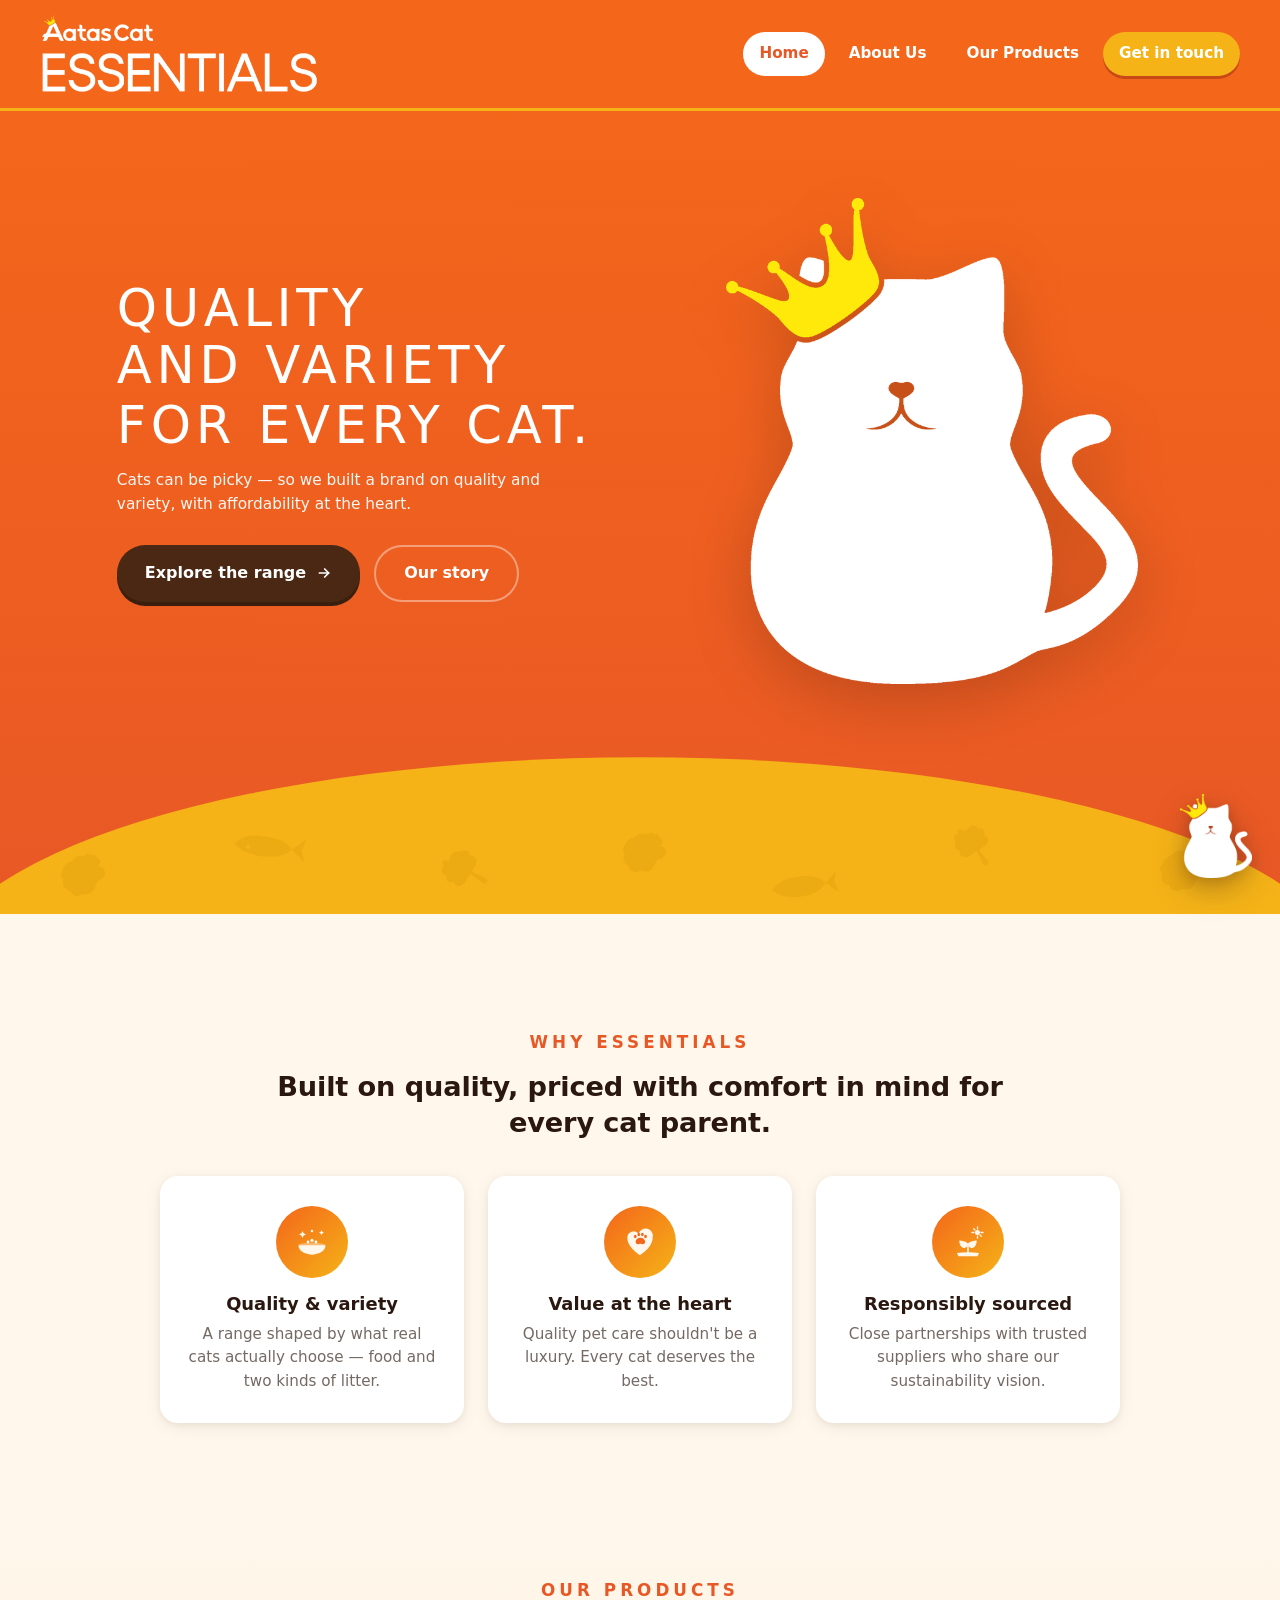
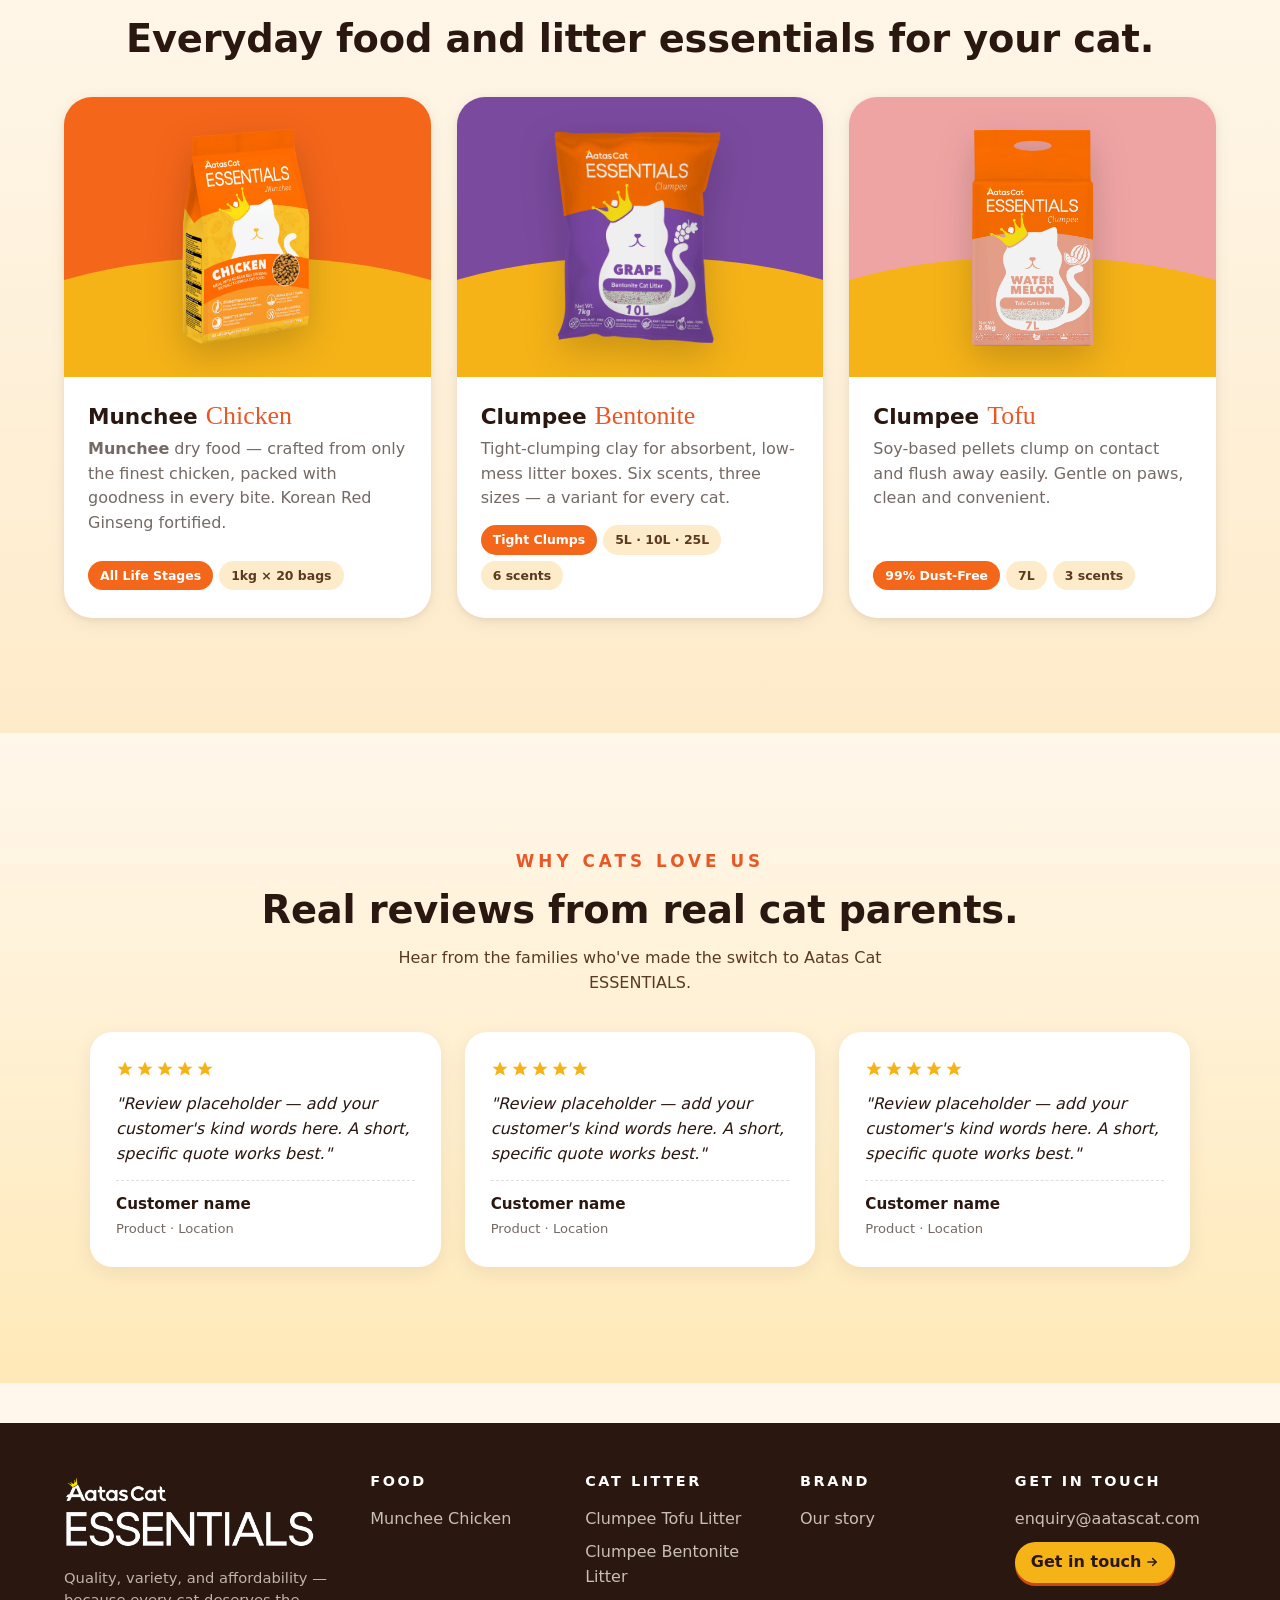
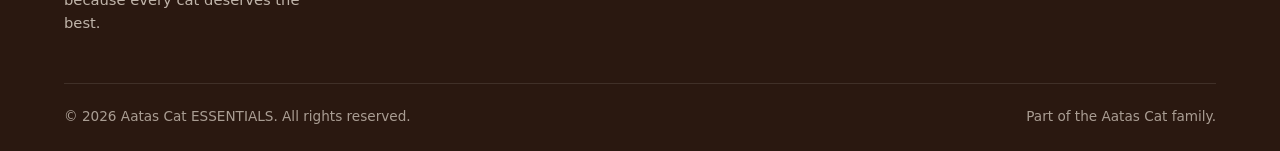
==== index.html @ 6d3220a4 "Initial commit — Aatas Cat ESSENTIALS site" ====
<!doctype html>
<html lang="en">
<head>
<meta charset="utf-8">
<meta name="viewport" content="width=device-width, initial-scale=1">
<title>Aatas Cat ESSENTIALS — Quality cat food & litter, made affordable</title>
<meta name="description" content="Aatas Cat ESSENTIALS — Munchee dry food with Korean Red Ginseng, and Clumpee Tofu & Bentonite cat litters. Quality, variety, and affordability in one range.">
<link rel="preconnect" href="https://fonts.googleapis.com">
<link rel="preconnect" href="https://fonts.gstatic.com" crossorigin>
<link rel="stylesheet" href="css/styles.css">
<link rel="icon" href="assets/brand/crown-cat.png" type="image/png">
</head>
<body>

<!-- ============== HEADER ============== -->
<header class="site-header">
  <div class="container nav">
    <a class="brand" href="index.html" aria-label="Aatas Cat ESSENTIALS — Home">
      <picture>
        <source srcset="assets/brand/logo-mark.webp" type="image/webp">
        <img class="brand-logo" src="assets/brand/logo-mark.png" alt="Aatas Cat ESSENTIALS">
      </picture>
    </a>

    <nav class="nav-links" aria-label="Primary">
      <a href="index.html" class="active">Home</a>
      <a href="about.html">About Us</a>
      <a href="products.html">Our Products</a>
      <a href="contact.html" class="nav-cta">Get in touch</a>
    </nav>

    <button class="nav-toggle" aria-label="Menu" aria-expanded="false" aria-controls="navlinks">
      <svg viewBox="0 0 24 24" fill="none" stroke="currentColor" stroke-width="2.5" stroke-linecap="round">
        <line x1="3" y1="7" x2="21" y2="7"/><line x1="3" y1="12" x2="21" y2="12"/><line x1="3" y1="17" x2="21" y2="17"/>
      </svg>
    </button>
  </div>
</header>

<!-- ============== HERO ============== -->
<section class="hero">
  <!-- Food silhouettes in yellow shape -->
  <div class="hero-yellow-silhouettes" aria-hidden="true">
    <!-- Chicken silhouette -->
    <svg class="silh-chicken-1" viewBox="0 0 64 54"><path d="M12 32 Q 8 28 12 22 Q 14 16 22 14 Q 26 8 34 10 Q 38 6 42 10 Q 46 8 46 12 Q 50 14 50 18 L 48 22 Q 54 22 54 28 Q 54 34 46 36 L 42 44 Q 38 50 30 48 L 26 50 Q 20 50 18 44 L 14 42 Q 10 38 12 32 Z M 40 14 L 44 8 L 42 14 Z"/></svg>
    <!-- Fish silhouette -->
    <svg class="silh-fish-1" viewBox="0 0 78 36"><path d="M4 18 Q 14 6 34 8 Q 54 8 62 18 Q 54 28 34 28 Q 14 28 4 18 Z M 62 18 L 76 6 L 72 18 L 76 30 Z M 18 18 a 2 2 0 1 0 0.1 0 Z"/></svg>
    <!-- Drumstick silhouette -->
    <svg class="silh-drumstick-1" viewBox="0 0 52 52"><path d="M16 14 Q 8 10 10 18 Q 4 22 10 28 Q 8 36 16 36 Q 18 44 26 40 L 34 32 L 44 44 Q 46 46 48 44 Q 50 42 48 40 L 36 30 L 42 24 Q 46 16 38 14 Q 38 6 30 8 Q 22 4 18 12 Z"/></svg>
    <!-- Chicken 2 -->
    <svg class="silh-chicken-2" viewBox="0 0 60 50"><path d="M11 30 Q 7 26 11 20 Q 13 15 20 13 Q 24 7 32 9 Q 36 5 40 9 Q 44 7 44 11 Q 48 13 48 17 L 46 20 Q 52 20 52 26 Q 52 32 44 34 L 40 42 Q 36 48 28 46 L 24 48 Q 18 48 16 42 L 12 40 Q 9 36 11 30 Z M 38 13 L 42 7 L 40 13 Z"/></svg>
    <!-- Fish 2 -->
    <svg class="silh-fish-2" viewBox="0 0 72 34"><path d="M4 17 Q 13 6 32 7 Q 50 7 58 17 Q 50 27 32 27 Q 13 27 4 17 Z M 58 17 L 70 6 L 67 17 L 70 28 Z"/></svg>
    <!-- Drumstick 2 -->
    <svg class="silh-drumstick-2" viewBox="0 0 48 48"><path d="M14 13 Q 7 9 9 17 Q 3 21 9 26 Q 7 33 14 33 Q 16 41 24 37 L 31 30 L 40 41 Q 42 43 44 41 Q 46 39 44 37 L 33 28 L 39 22 Q 43 15 35 13 Q 35 5 28 7 Q 20 3 17 11 Z"/></svg>
    <!-- Chicken 3 -->
    <svg class="silh-chicken-3" viewBox="0 0 66 56"><path d="M12 33 Q 8 29 12 23 Q 14 17 22 15 Q 26 9 35 11 Q 39 7 43 11 Q 47 9 47 13 Q 51 15 51 19 L 49 23 Q 56 23 56 29 Q 56 36 48 37 L 43 46 Q 39 51 31 49 L 27 51 Q 20 51 18 45 L 14 43 Q 10 39 12 33 Z M 41 15 L 45 8 L 43 15 Z"/></svg>
  </div>

  <div class="container hero-inner">
    <div class="hero-text">
      <h1 class="hero-script">
        <span class="hs-l1">Quality</span>
        <span class="hs-l2">and variety</span>
        <span class="hs-l3">for every cat.</span>
      </h1>
      <p class="lead">
        Cats can be picky — so we built a brand on quality and variety, with affordability at the heart.
      </p>

      <div class="hero-actions">
        <a href="#range" class="btn btn-primary">Explore the range
          <svg viewBox="0 0 24 24" width="16" height="16" fill="none" stroke="currentColor" stroke-width="2.5" stroke-linecap="round" stroke-linejoin="round"><path d="M5 12h14"/><path d="M13 6l6 6-6 6"/></svg>
        </a>
        <a href="about.html" class="btn btn-ghost">Our story</a>
      </div>
    </div>

    <div class="hero-cat">
      <img src="assets/brand/crown-cat.webp" alt="Crowned cat — the Aatas Cat ESSENTIALS mascot">
    </div>
  </div>
</section>


<!-- ============== PROMISE ROW ============== -->
<section class="section promise">
  <div class="container">
    <div class="center" style="margin-bottom: 36px;">
      <span class="eyebrow">Why ESSENTIALS</span>
      <h2>Built on quality, priced with comfort in mind for every cat parent.</h2>
    </div>
    <div class="promise-grid">
      <div class="promise-card">
        <div class="promise-icon">
          <!-- Food bowl with sparkles (quality & variety) -->
          <svg viewBox="0 0 48 48" aria-hidden="true">
            <g fill="#FFF7EB">
              <!-- Sparkles -->
              <path d="M12 10 l1.4 3 3 1.4 -3 1.4 -1.4 3 -1.4-3 -3-1.4 3-1.4z"/>
              <path d="M36 9 l1 2.2 2.2 1 -2.2 1 -1 2.2 -1-2.2 -2.2-1 2.2-1z"/>
              <circle cx="24" cy="10" r="1.6"/>
              <!-- Kibble bits -->
              <circle cx="19" cy="24" r="1.8"/>
              <circle cx="24" cy="22" r="2"/>
              <circle cx="29" cy="24" r="1.8"/>
              <!-- Bowl -->
              <path d="M7 28 Q7 38 24 40 Q41 38 41 28 Z"/>
              <ellipse cx="24" cy="28" rx="17" ry="3" opacity="0.4"/>
            </g>
          </svg>
        </div>
        <h3>Quality &amp; variety</h3>
        <p>A range shaped by what real cats actually choose — food and two kinds of litter.</p>
      </div>
      <div class="promise-card">
        <div class="promise-icon">
          <!-- Heart with paw print inside (value at the heart) -->
          <svg viewBox="0 0 48 48" aria-hidden="true">
            <path fill="#FFF7EB" d="M24 40.5c-1-0.5-16-10-16-22a8 8 0 0 1 14.3-4.9A8 8 0 0 1 40 18.5c0 12-15 21.5-16 22z"/>
            <g fill="#F4661A">
              <ellipse cx="18" cy="17" rx="1.7" ry="2.2"/>
              <ellipse cx="22.5" cy="14.5" rx="1.7" ry="2.2"/>
              <ellipse cx="27" cy="14.5" rx="1.7" ry="2.2"/>
              <ellipse cx="31" cy="17" rx="1.7" ry="2.2"/>
              <path d="M24.5 18.5c-3.6 0-6 2.5-6 5.2 0 1.8 1.3 3 2.8 3 1.3 0 2-.6 3.2-.6s1.9.6 3.2.6c1.5 0 2.8-1.2 2.8-3 0-2.7-2.4-5.2-6-5.2z"/>
            </g>
          </svg>
        </div>
        <h3>Value at the heart</h3>
        <p>Quality pet care shouldn't be a luxury. Every cat deserves the best.</p>
      </div>
      <div class="promise-card">
        <div class="promise-icon">
          <!-- Sprout with sun (responsibly sourced) -->
          <svg viewBox="0 0 48 48" aria-hidden="true">
            <g fill="#FFF7EB">
              <!-- Sun -->
              <circle cx="36" cy="12" r="3.2"/>
              <g stroke="#FFF7EB" stroke-width="1.6" stroke-linecap="round">
                <line x1="36" y1="5"  x2="36" y2="7.5"/>
                <line x1="36" y1="16.5" x2="36" y2="19"/>
                <line x1="29" y1="12" x2="31.5" y2="12"/>
                <line x1="40.5" y1="12" x2="43" y2="12"/>
                <line x1="31.2" y1="7.2" x2="32.8" y2="8.8"/>
                <line x1="39.2" y1="15.2" x2="40.8" y2="16.8"/>
              </g>
              <!-- Leaves -->
              <path d="M24 26 C20 22 13 22 13 22 C13 22 13 29 17 31 C21 33 24 30 24 26z"/>
              <path d="M24 26 C28 22 35 22 35 22 C35 22 35 29 31 31 C27 33 24 30 24 26z"/>
              <!-- Stem -->
              <rect x="23" y="26" width="2" height="12" rx="1"/>
              <!-- Ground -->
              <path d="M10 38 Q24 36 38 38 L36 42 L12 42 Z"/>
            </g>
          </svg>
        </div>
        <h3>Responsibly sourced</h3>
        <p>Close partnerships with trusted suppliers who share our sustainability vision.</p>
      </div>
    </div>
  </div>
</section>

<!-- ============== CATEGORY PREVIEWS ============== -->
<section class="section category-row tight-top" id="range">
  <div class="container">
    <div class="center" style="margin-bottom: 36px;">
      <span class="eyebrow">Our Products</span>
      <h2>Everyday food and litter essentials for your cat.</h2>
    </div>

    <div class="category-grid category-grid-3">
      <a class="cat-card" href="products.html#munchee">
        <div class="cat-card-media">
          <img src="assets/products/munchee-1kg-angle-right.webp" alt="Aatas Cat ESSENTIALS Munchee Chicken dry food 1kg pack">
        </div>
        <div class="cat-card-body">
          <h3><span class="munchee-wordmark">Munchee</span> <span class="product-accent">Chicken</span></h3>
          <p><span class="munchee-wordmark">Munchee</span> dry food — crafted from only the finest chicken, packed with goodness in every bite. Korean Red Ginseng fortified.</p>
          <div class="cat-card-meta">
            <span class="chip chip-accent">All Life Stages</span>
            <span class="chip">1kg × 20 bags</span>
          </div>
        </div>
      </a>

      <a class="cat-card" href="products.html#bentonite">
        <div class="cat-card-media" style="background: #7A4A9E;">
          <img src="assets/products/bentonite-grape-front.webp" alt="Aatas Cat ESSENTIALS Bentonite Cat Litter Grape 10L">
        </div>
        <div class="cat-card-body">
          <h3><span class="munchee-wordmark">Clumpee</span> <span class="product-accent">Bentonite</span></h3>
          <p>Tight-clumping clay for absorbent, low-mess litter boxes. Six scents, three sizes — a variant for every cat.</p>
          <div class="cat-card-meta">
            <span class="chip chip-accent">Tight Clumps</span>
            <span class="chip">5L · 10L · 25L</span>
            <span class="chip">6 scents</span>
          </div>
        </div>
      </a>

      <a class="cat-card" href="products.html#tofu">
        <div class="cat-card-media" style="background: #EFA4A4;">
          <img src="assets/products/tofu-watermelon-front.webp" alt="Aatas Cat ESSENTIALS Tofu Cat Litter Watermelon 7L">
        </div>
        <div class="cat-card-body">
          <h3><span class="munchee-wordmark">Clumpee</span> <span class="product-accent">Tofu</span></h3>
          <p>Soy-based pellets clump on contact and flush away easily. Gentle on paws, clean and convenient.</p>
          <div class="cat-card-meta">
            <span class="chip chip-accent">99% Dust-Free</span>
            <span class="chip">7L</span>
            <span class="chip">3 scents</span>
          </div>
        </div>
      </a>
    </div>

  </div>
</section>

<!-- ============== REVIEWS ============== -->
<section class="section reviews" id="reviews">
  <div class="container">
    <div class="center" style="margin-bottom: 36px;">
      <span class="eyebrow">Why cats love us</span>
      <h2>Real reviews from real cat parents.</h2>
      <p style="max-width: 54ch; margin: 14px auto 0; color: var(--ink-soft);">Hear from the families who've made the switch to Aatas Cat ESSENTIALS.</p>
    </div>

    <div class="reviews-grid">
      <figure class="review-card">
        <div class="review-stars" aria-label="5 out of 5 stars">
          <svg viewBox="0 0 24 24" width="18" height="18" fill="currentColor"><path d="M12 2l3 7h7l-5.5 4.5 2 7L12 17l-6.5 3.5 2-7L2 9h7z"/></svg>
          <svg viewBox="0 0 24 24" width="18" height="18" fill="currentColor"><path d="M12 2l3 7h7l-5.5 4.5 2 7L12 17l-6.5 3.5 2-7L2 9h7z"/></svg>
          <svg viewBox="0 0 24 24" width="18" height="18" fill="currentColor"><path d="M12 2l3 7h7l-5.5 4.5 2 7L12 17l-6.5 3.5 2-7L2 9h7z"/></svg>
          <svg viewBox="0 0 24 24" width="18" height="18" fill="currentColor"><path d="M12 2l3 7h7l-5.5 4.5 2 7L12 17l-6.5 3.5 2-7L2 9h7z"/></svg>
          <svg viewBox="0 0 24 24" width="18" height="18" fill="currentColor"><path d="M12 2l3 7h7l-5.5 4.5 2 7L12 17l-6.5 3.5 2-7L2 9h7z"/></svg>
        </div>
        <blockquote>"Review placeholder — add your customer's kind words here. A short, specific quote works best."</blockquote>
        <figcaption>
          <strong>Customer name</strong>
          <span>Product · Location</span>
        </figcaption>
      </figure>

      <figure class="review-card">
        <div class="review-stars" aria-label="5 out of 5 stars">
          <svg viewBox="0 0 24 24" width="18" height="18" fill="currentColor"><path d="M12 2l3 7h7l-5.5 4.5 2 7L12 17l-6.5 3.5 2-7L2 9h7z"/></svg>
          <svg viewBox="0 0 24 24" width="18" height="18" fill="currentColor"><path d="M12 2l3 7h7l-5.5 4.5 2 7L12 17l-6.5 3.5 2-7L2 9h7z"/></svg>
          <svg viewBox="0 0 24 24" width="18" height="18" fill="currentColor"><path d="M12 2l3 7h7l-5.5 4.5 2 7L12 17l-6.5 3.5 2-7L2 9h7z"/></svg>
          <svg viewBox="0 0 24 24" width="18" height="18" fill="currentColor"><path d="M12 2l3 7h7l-5.5 4.5 2 7L12 17l-6.5 3.5 2-7L2 9h7z"/></svg>
          <svg viewBox="0 0 24 24" width="18" height="18" fill="currentColor"><path d="M12 2l3 7h7l-5.5 4.5 2 7L12 17l-6.5 3.5 2-7L2 9h7z"/></svg>
        </div>
        <blockquote>"Review placeholder — add your customer's kind words here. A short, specific quote works best."</blockquote>
        <figcaption>
          <strong>Customer name</strong>
          <span>Product · Location</span>
        </figcaption>
      </figure>

      <figure class="review-card">
        <div class="review-stars" aria-label="5 out of 5 stars">
          <svg viewBox="0 0 24 24" width="18" height="18" fill="currentColor"><path d="M12 2l3 7h7l-5.5 4.5 2 7L12 17l-6.5 3.5 2-7L2 9h7z"/></svg>
          <svg viewBox="0 0 24 24" width="18" height="18" fill="currentColor"><path d="M12 2l3 7h7l-5.5 4.5 2 7L12 17l-6.5 3.5 2-7L2 9h7z"/></svg>
          <svg viewBox="0 0 24 24" width="18" height="18" fill="currentColor"><path d="M12 2l3 7h7l-5.5 4.5 2 7L12 17l-6.5 3.5 2-7L2 9h7z"/></svg>
          <svg viewBox="0 0 24 24" width="18" height="18" fill="currentColor"><path d="M12 2l3 7h7l-5.5 4.5 2 7L12 17l-6.5 3.5 2-7L2 9h7z"/></svg>
          <svg viewBox="0 0 24 24" width="18" height="18" fill="currentColor"><path d="M12 2l3 7h7l-5.5 4.5 2 7L12 17l-6.5 3.5 2-7L2 9h7z"/></svg>
        </div>
        <blockquote>"Review placeholder — add your customer's kind words here. A short, specific quote works best."</blockquote>
        <figcaption>
          <strong>Customer name</strong>
          <span>Product · Location</span>
        </figcaption>
      </figure>
    </div>
  </div>
</section>

<!-- ============== FOOTER ============== -->
<footer class="site-footer">
  <div class="container">
    <div class="footer-grid">
      <div class="footer-brand">
        <a class="brand" href="index.html" aria-label="Aatas Cat ESSENTIALS">
          <picture>
            <source srcset="assets/brand/logo-mark.webp" type="image/webp">
            <img class="brand-logo" src="assets/brand/logo-mark.png" alt="Aatas Cat ESSENTIALS">
          </picture>
        </a>
        <p>Quality, variety, and affordability — because every cat deserves the best.</p>
      </div>
      <div>
        <h4>Food</h4>
        <a href="products.html#munchee">Munchee Chicken</a>
      </div>
      <div>
        <h4>Cat Litter</h4>
        <a href="products.html#tofu">Clumpee Tofu Litter</a>
        <a href="products.html#bentonite">Clumpee Bentonite Litter</a>
      </div>
      <div>
        <h4>Brand</h4>
        <a href="about.html">Our story</a>
      </div>
      <div>
        <h4>Get in touch</h4>
        <a href="mailto:enquiry@aatascat.com">enquiry@aatascat.com</a>
        <a href="contact.html" class="footer-cta">Get in touch
          <svg viewBox="0 0 24 24" width="14" height="14" fill="none" stroke="currentColor" stroke-width="2.5" stroke-linecap="round" stroke-linejoin="round" style="vertical-align: middle; margin-left: 4px;"><path d="M5 12h14"/><path d="M13 6l6 6-6 6"/></svg>
        </a>
      </div>
    </div>
    <div class="footer-bottom">
      <span>© 2026 Aatas Cat ESSENTIALS. All rights reserved.</span>
      <span>Part of the Aatas Cat family.</span>
    </div>
  </div>
</footer>

<!-- Back-to-top floating button -->
<a href="#top" class="back-to-top" aria-label="Back to top" onclick="window.scrollTo({top:0,behavior:'smooth'});return false;">
  <img src="assets/brand/crown-cat.webp" alt="">
</a>

<script src="js/main.js"></script>
</body>
</html>
---- css/styles.css ----
/* =========================================================
   Aatas Cat ESSENTIALS — shared stylesheet
   Brand: Quality, variety, and affordability.
   ========================================================= */

/* ---- Tokens ---- */
:root {
  --orange:        #F4661A;
  --orange-deep:   #E85826;
  --orange-dark:   #C64917;
  --yellow:        #F5B318;
  --yellow-soft:   #FFCC4D;
  --crown:         #FFC12B;
  --cream:         #FFF7EB;
  --cream-deep:    #FEEBCA;
  --white:         #FFFFFF;
  --ink:           #2A1810;
  --ink-soft:      #5A3A22;
  --mute:          rgba(42, 24, 16, 0.65);
  --brown:         #4A2814;
  --brown-deep:    #3A1F0F;

  /* Product accent colours (from packaging) */
  --apple:         #D42A3E;
  --babypowder:    #F6A8C6;
  --charcoal:      #3B3B3B;
  --coffee:        #6B3B1E;
  --grape:         #7A4A9E;
  --lemon:         #F5D72E;
  --watermelon:    #EFA4A4;
  --lavender:      #BFA8DC;
  --peach:         #F3BFA6;

  --radius-sm:  10px;
  --radius-md:  18px;
  --radius-lg:  28px;
  --radius-xl:  48px;

  --shadow-sm:  0 2px 6px rgba(42,24,16,0.06), 0 4px 18px rgba(42,24,16,0.06);
  --shadow-md:  0 10px 30px rgba(232,88,38,0.12), 0 4px 12px rgba(42,24,16,0.08);
  --shadow-lg:  0 25px 60px rgba(232,88,38,0.20), 0 8px 20px rgba(42,24,16,0.10);

  --maxw:       1200px;

  /* Typography — per brand guide:
     Rota (display/headings), Appetite Pro (Munchee product wordmark),
     Sentic Text or Roboto (body). Rota & Appetite Pro are proprietary
     fonts; we reference them by name first, then fall back to the
     closest available Google Font. */
  --f-display:  'Rota', 'Mulish', 'Nunito Sans', system-ui, -apple-system, 'Segoe UI', sans-serif;
  --f-body:     'Sentic Text', 'Roboto', system-ui, -apple-system, 'Segoe UI', sans-serif;
  --f-munchee:  'Appetite Pro', 'Fredoka', 'Quicksand', system-ui, sans-serif;
  --f-accent:   'Caveat', 'Dancing Script', cursive;
}

/* ---- Reset ---- */
*, *::before, *::after { box-sizing: border-box; }
html { scroll-behavior: smooth; }

/* Text selection — Aatas Cat orange */
::selection {
  background: #F4661A;
  color: #FFF7EB;
  text-shadow: none;
}
::-moz-selection {
  background: #F4661A;
  color: #FFF7EB;
  text-shadow: none;
}
body {
  margin: 0;
  font-family: var(--f-body);
  font-weight: 400;
  color: var(--ink);
  background: var(--cream);
  line-height: 1.55;
  -webkit-font-smoothing: antialiased;
}
img { max-width: 100%; display: block; }
a { color: inherit; text-decoration: none; }
button { font-family: inherit; cursor: pointer; border: 0; background: none; }

h1, h2, h3, h4 {
  font-family: var(--f-display);
  color: var(--ink);
  line-height: 1.15;
  margin: 0;
  font-weight: 700;
}
h1 { font-size: clamp(2.2rem, 5vw, 3.6rem); letter-spacing: -0.01em; }
h2 { font-size: clamp(1.6rem, 3vw, 2.4rem); letter-spacing: -0.005em; }
h3 { font-size: 1.25rem; }
p  { margin: 0 0 1rem; }
.accent { font-family: var(--f-accent); color: var(--orange-deep); font-size: 1.25em; font-weight: 500; }

/* ---- Layout helpers ---- */
.container { max-width: var(--maxw); margin: 0 auto; padding: 0 24px; }
.section   { padding: clamp(60px, 9vw, 120px) 0; }
.tight     { padding: clamp(40px, 6vw, 80px) 0; }
.tight-top { padding-top: clamp(24px, 3vw, 40px); }
.center    { text-align: center; }

.eyebrow {
  display: inline-block;
  font-family: var(--f-body);
  font-weight: 800;
  font-size: 1.05rem;
  letter-spacing: 0.24em;
  text-transform: uppercase;
  color: var(--orange-deep);
  margin-bottom: 14px;
}

/* ---- Header / Navigation ---- */
.site-header {
  position: sticky; top: 0; z-index: 50;
  background: var(--orange);
  color: var(--white);
  border-bottom: 3px solid var(--yellow);
}
.nav {
  display: flex; align-items: center; justify-content: space-between;
  padding: 14px 0;
  gap: 24px;
}
.brand {
  display: inline-flex; align-items: center;
  color: var(--white);
}
.brand-logo {
  display: block;
  height: 80px;
  width: auto;
  max-width: 320px;
  object-fit: contain;
}
@media (max-width: 720px) {
  .brand-logo { height: 60px; max-width: 240px; }
}
.site-footer .brand-logo { height: 72px; max-width: 260px; }
/* Legacy classes kept so old markup still works gracefully */
.brand-mark {
  width: 44px; height: 44px;
  background: var(--cream);
  border-radius: 50%;
  display: grid; place-items: center;
  box-shadow: 0 3px 0 rgba(0,0,0,0.12);
  overflow: hidden;
}
.brand-mark svg,
.brand-mark img { width: 34px; height: 34px; object-fit: contain; }
.brand-text { display: flex; flex-direction: column; line-height: 1; }
.brand-text .top {
  font-family: var(--f-display);
  font-weight: 700; font-size: 1.05rem;
  display: flex; align-items: baseline; gap: 4px;
}
.brand-text .sub {
  font-family: var(--f-display);
  font-weight: 300; font-size: 1.05rem;
  letter-spacing: 0.22em;
  margin-top: 2px;
}
/* Munchee wordmark uses its own display face */
.munchee-wordmark { font-family: var(--f-munchee); font-weight: 700; }

.nav-links { display: flex; gap: 8px; align-items: center; }
.nav-links a {
  padding: 10px 16px; border-radius: 999px;
  font-weight: 700; font-size: 0.95rem;
  transition: background 0.2s ease, transform 0.2s ease;
  color: var(--white);
}
.nav-links a:hover { background: rgba(255,255,255,0.15); }
.nav-links a.active {
  background: var(--white); color: var(--orange-deep);
}

.nav-cta {
  background: var(--yellow);
  color: var(--ink);
  padding: 10px 20px;
  border-radius: 999px;
  font-weight: 700;
  box-shadow: 0 3px 0 var(--orange-dark);
  transition: transform 0.15s ease, box-shadow 0.15s ease;
}
.nav-cta:hover { transform: translateY(-2px); box-shadow: 0 5px 0 var(--orange-dark); }

.nav-toggle {
  display: none;
  width: 44px; height: 44px;
  border-radius: 999px; background: rgba(255,255,255,0.15);
  color: var(--white);
  align-items: center; justify-content: center;
}
.nav-toggle svg { width: 22px; height: 22px; }

/* ---- Buttons ---- */
.btn {
  display: inline-flex; align-items: center; gap: 10px;
  padding: 14px 28px;
  border-radius: 999px;
  font-weight: 700; font-size: 1rem;
  transition: transform 0.15s ease, box-shadow 0.15s ease, background 0.15s ease;
}
.btn-primary {
  background: var(--brown); color: var(--white);
  box-shadow: 0 4px 0 var(--brown-deep);
}
.btn-primary:hover { transform: translateY(-2px); box-shadow: 0 6px 0 var(--brown-deep); background: var(--brown-deep); }
.btn-secondary {
  background: var(--white); color: var(--orange-deep);
  border: 2px solid var(--orange-deep);
}
.btn-secondary:hover { background: var(--orange-deep); color: var(--white); }
.btn-ghost {
  color: var(--white);
  border: 2px solid rgba(255,255,255,0.4);
}
.btn-ghost:hover { background: rgba(255,255,255,0.15); border-color: var(--white); }

/* ---- Hero ---- */
.hero {
  position: relative;
  background: linear-gradient(180deg, var(--orange) 0%, var(--orange-deep) 100%);
  color: var(--white);
  overflow: hidden;
  padding: clamp(24px, 3.5vw, 48px) 0 clamp(120px, 15vw, 200px);
}
.hero::after {
  content: "";
  position: absolute; left: -5%; right: -5%; bottom: 0;
  height: 30%;
  background: var(--yellow);
  border-radius: 50% 50% 0 0 / 90% 90% 0 0;
  transform: translateY(35%);
}
.hero-yellow-silhouettes {
  position: absolute; left: 0; right: 0; bottom: 0;
  height: 22%;
  z-index: 2;
  pointer-events: none;
  overflow: hidden;
}
.hero-yellow-silhouettes svg {
  position: absolute;
  fill: #E8A60F;
  opacity: 0.55;
}
.silh-chicken-1 { bottom: 8%; left: 4%; width: 64px; height: 54px; transform: rotate(-4deg); }
.silh-fish-1    { bottom: 28%; left: 18%; width: 78px; height: 36px; transform: rotate(6deg); }
.silh-drumstick-1 { bottom: 10%; left: 34%; width: 52px; height: 52px; transform: rotate(-14deg); }
.silh-chicken-2 { bottom: 22%; left: 48%; width: 60px; height: 50px; transform: rotate(4deg); }
.silh-fish-2    { bottom: 6%; left: 60%; width: 72px; height: 34px; transform: rotate(-8deg); }
.silh-drumstick-2 { bottom: 26%; left: 74%; width: 48px; height: 48px; transform: rotate(12deg); }
.silh-chicken-3 { bottom: 10%; right: 5%; width: 66px; height: 56px; transform: rotate(-2deg); }
@media (max-width: 720px) {
  .silh-fish-2, .silh-drumstick-1, .silh-chicken-2 { display: none; }
}
.hero-inner {
  position: relative; z-index: 2;
  display: grid; grid-template-columns: 1.1fr 1fr;
  align-items: center; gap: clamp(48px, 6vw, 88px);
  padding: 4px clamp(32px, 6vw, 80px) 0;
}
.hero-text h1 {
  color: var(--white);
  font-size: clamp(2rem, 5vw, 3.6rem);
  line-height: 1.1;
  word-spacing: 0.02em;
}
.hero-text h1 .essentials {
  display: block; font-weight: 400; letter-spacing: 0.01em;
  font-size: 0.95em; margin-top: 6px; word-spacing: normal;
}

/* Hero headline — matches ESSENTIALS wordmark styling */
.hero-script {
  display: block;
  color: var(--white);
  font-family: var(--f-display);
  font-weight: 300;
  letter-spacing: 0.08em;
  text-transform: uppercase;
  line-height: 1.1;
  margin: 0;
}
.hero-script .hs-l1,
.hero-script .hs-l2,
.hero-script .hs-l3 {
  display: block;
}
.hero-script .hs-l1 {
  font-size: clamp(1.9rem, 4.4vw, 3.2rem);
}
.hero-script .hs-l2 {
  font-size: clamp(1.9rem, 4.4vw, 3.2rem);
}
.hero-script .hs-l3 {
  font-size: clamp(1.9rem, 4.4vw, 3.2rem);
  margin-top: 4px;
}

.hero-text .lead {
  color: rgba(255,255,255,0.95);
  font-size: clamp(0.95rem, 1.2vw, 1.08rem);
  max-width: 46ch;
  margin-top: 16px;
}
.hero-actions { margin-top: 28px; display: flex; gap: 14px; flex-wrap: wrap; }
.hero-cat {
  position: relative;
  justify-self: center;
  width: 100%; max-width: 460px;
  padding: clamp(20px, 3vw, 40px) clamp(10px, 2vw, 24px);
  filter: drop-shadow(0 18px 30px rgba(0,0,0,0.18));
}
.hero-cat svg,
.hero-cat img {
  width: 100%; height: auto;
  position: relative; z-index: 1;
}

/* ---- Marquee ---- */
.marquee {
  background: var(--yellow);
  color: var(--ink);
  overflow: hidden;
  padding: 16px 0;
  border-top: 2px solid rgba(42,24,16,0.08);
  border-bottom: 2px solid rgba(42,24,16,0.08);
  position: relative;
  z-index: 3;
}
.marquee-track {
  display: inline-flex;
  align-items: center;
  gap: 28px;
  white-space: nowrap;
  animation: marquee-scroll 35s linear infinite;
  padding-left: 28px;
}
.marquee-item {
  font-family: var(--f-display);
  font-weight: 800;
  font-size: clamp(0.95rem, 1.5vw, 1.35rem);
  letter-spacing: 0.02em;
  text-transform: uppercase;
}
.marquee-dot {
  color: var(--orange);
  font-size: 1.4rem;
  line-height: 1;
}
@keyframes marquee-scroll {
  0% { transform: translateX(0); }
  100% { transform: translateX(-50%); }
}
.marquee:hover .marquee-track { animation-play-state: paused; }

/* ---- Stat strip ---- */
.stat-strip {
  background: var(--cream);
  padding: clamp(32px, 5vw, 56px) 0;
}
.stat-grid {
  display: flex; align-items: center; justify-content: center;
  gap: clamp(18px, 4vw, 56px);
  max-width: 900px; margin: 0 auto;
  text-align: center;
  flex-wrap: wrap;
}
.stat-item {
  display: flex; flex-direction: column; gap: 4px; align-items: center;
  min-width: 120px;
}
.stat-number {
  font-family: var(--f-display);
  font-size: clamp(2.8rem, 5vw, 4.4rem);
  font-weight: 800;
  color: var(--orange);
  line-height: 1;
}
.stat-label {
  font-family: var(--f-body);
  color: var(--ink);
  font-size: 0.9rem;
  letter-spacing: 0.05em;
  text-transform: uppercase;
}
.stat-divider {
  width: 2px; height: 52px;
  background: rgba(42, 24, 16, 0.15);
  border-radius: 2px;
}
@media (max-width: 640px) {
  .stat-divider { display: none; }
  .stat-grid { gap: 24px; }
}

/* ---- Enhanced card hover ---- */
.cat-card {
  transition: transform 0.3s cubic-bezier(.2,.8,.2,1), box-shadow 0.3s ease;
}
.cat-card:hover {
  transform: translateY(-6px) rotate(-0.3deg);
  box-shadow: 0 16px 40px rgba(42, 24, 16, 0.14);
}
.cat-card:hover .cat-card-media img {
  transform: scale(1.04) rotate(1deg);
}
.cat-card-media img { transition: transform 0.45s ease; }

/* ---- Promise card hover ---- */
.promise-card {
  transition: transform 0.25s ease, box-shadow 0.25s ease;
}
.promise-card:hover {
  transform: translateY(-4px);
}
.promise-card:hover .promise-icon {
  animation: icon-bounce 0.6s ease;
}
@keyframes icon-bounce {
  0%, 100% { transform: translateY(0) rotate(0deg); }
  30% { transform: translateY(-6px) rotate(-5deg); }
  60% { transform: translateY(0) rotate(5deg); }
}

/* ---- Pills / feature row ---- */
.pill-row {
  display: flex; flex-wrap: wrap; gap: 10px;
  margin-top: 22px;
}
.pill {
  display: inline-flex; align-items: center; gap: 8px;
  background: rgba(255,255,255,0.18);
  color: var(--white);
  padding: 8px 14px; border-radius: 999px;
  font-size: 0.85rem; font-weight: 700;
  backdrop-filter: blur(4px);
}

/* ---- Promise / value row ---- */
.promise {
  background: var(--cream);
}
.promise .center h2 {
  font-size: clamp(1.25rem, 2.2vw, 1.7rem);
  font-weight: 700;
  max-width: 760px;
  margin: 0 auto;
  line-height: 1.3;
}
.promise-grid {
  display: grid; grid-template-columns: repeat(3, 1fr);
  gap: 24px;
  max-width: 960px; margin: 0 auto;
}
.promise-card {
  background: var(--white);
  border-radius: var(--radius-md);
  padding: 28px 24px;
  text-align: center;
  box-shadow: var(--shadow-sm);
  border: 2px solid transparent;
  transition: border-color 0.2s ease, transform 0.2s ease;
}
.promise-card:hover { border-color: var(--orange); transform: translateY(-4px); }
.promise-icon {
  width: 72px; height: 72px; margin: 0 auto 16px;
  border-radius: 50%;
  background: linear-gradient(135deg, var(--orange), var(--yellow));
  display: grid; place-items: center;
  color: var(--white);
}
.promise-icon svg { width: 38px; height: 38px; }
.promise-card h3 { margin-bottom: 8px; font-size: 1.12rem; }
.promise-card p  { margin: 0; color: var(--mute); font-size: 0.95rem; line-height: 1.55; }

/* ---- Product preview cards (Home) ---- */
.category-row {
  background: linear-gradient(180deg, var(--cream) 0%, var(--cream-deep) 100%);
}
.category-group { margin-top: 40px; }
.category-group + .category-group { margin-top: 64px; }
.category-heading {
  text-align: center;
  max-width: 640px;
  margin: 0 auto 28px;
}
.category-heading h3 {
  font-family: var(--f-display);
  font-size: clamp(1.8rem, 2.8vw, 2.4rem);
  color: var(--ink);
  margin: 4px 0 8px;
}
.category-heading p { color: var(--mute); }
.category-kicker {
  display: inline-block;
  font-family: var(--f-ui);
  font-weight: 800;
  font-size: 0.78rem;
  letter-spacing: 0.22em;
  text-transform: uppercase;
  color: var(--orange-deep);
  padding: 6px 14px;
  background: rgba(244,102,26,0.12);
  border-radius: 999px;
}
.category-divider {
  padding: clamp(50px, 7vw, 90px) 0 clamp(20px, 3vw, 40px);
  text-align: center;
  background: var(--cream);
}
.category-divider .container { max-width: 720px; }
.category-divider h2 {
  font-family: var(--f-display);
  font-size: clamp(2.2rem, 4vw, 3rem);
  color: var(--ink);
  margin: 10px 0 10px;
}
.category-divider p { color: var(--mute); font-size: 1.05rem; }
.category-divider-tight {
  padding: clamp(30px, 4vw, 50px) 0 clamp(2px, 0.3vw, 6px);
}
.product-block-tight {
  padding: clamp(8px, 1.5vw, 20px) 0 clamp(36px, 5vw, 64px);
}
.logo-title {
  font-family: var(--f-display);
  font-size: clamp(3rem, 8vw, 6rem);
  letter-spacing: 0.08em;
  font-weight: 800;
  text-transform: uppercase;
  margin: 0;
  line-height: 1;
}

/* Section separator between categories */
.section-separator {
  background: var(--cream);
  padding: 6px 0;
}
.section-separator .container {
  display: flex; align-items: center; justify-content: center;
  gap: 14px;
  max-width: 720px;
}
.sep-line {
  flex: 1;
  height: 1px;
  background: linear-gradient(90deg, transparent, rgba(42, 24, 16, 0.2), transparent);
  max-width: 260px;
}
.sep-dot {
  width: 8px; height: 8px;
  background: var(--orange);
  border-radius: 50%;
  box-shadow: 0 0 0 4px rgba(244, 102, 26, 0.15);
}

/* Product text breathing space */
.product-grid .product-text { padding-right: clamp(0px, 3vw, 48px); }
.product-grid.reverse .product-text { padding-right: 0; padding-left: clamp(0px, 3vw, 48px); }
@media (max-width: 960px) {
  .product-grid .product-text,
  .product-grid.reverse .product-text { padding-left: 0; padding-right: 0; }
}

/* ============ REVIEWS ============ */
.reviews {
  background: linear-gradient(180deg, var(--cream) 0%, #FFE9B8 100%);
}
.reviews-grid {
  display: grid;
  grid-template-columns: repeat(3, 1fr);
  gap: 24px;
  max-width: 1100px;
  margin: 0 auto;
}
.review-card {
  background: var(--white);
  border-radius: 22px;
  padding: 28px 26px;
  box-shadow: 0 6px 20px rgba(42, 24, 16, 0.07);
  margin: 0;
  display: flex;
  flex-direction: column;
  gap: 14px;
  position: relative;
  transition: transform 0.2s ease, box-shadow 0.2s ease;
}
.review-card:hover {
  transform: translateY(-3px);
  box-shadow: 0 10px 26px rgba(42, 24, 16, 0.1);
}
.review-stars {
  display: inline-flex;
  gap: 2px;
  color: var(--yellow);
}
.review-card blockquote {
  margin: 0;
  color: var(--ink);
  font-family: var(--f-body);
  font-size: 1rem;
  line-height: 1.55;
  font-style: italic;
}
.review-card figcaption {
  margin-top: auto;
  padding-top: 12px;
  border-top: 1px dashed rgba(42, 24, 16, 0.14);
  display: flex;
  flex-direction: column;
  gap: 2px;
}
.review-card figcaption strong {
  color: var(--ink);
  font-weight: 700;
  font-size: 0.95rem;
}
.review-card figcaption span {
  color: var(--mute);
  font-size: 0.82rem;
}
@media (max-width: 960px) {
  .reviews-grid { grid-template-columns: 1fr; gap: 20px; }
}
.category-grid {
  display: grid; grid-template-columns: repeat(2, 1fr);
  gap: 24px;
}
.category-grid-1 {
  grid-template-columns: minmax(0, 560px);
  justify-content: center;
}
.category-grid-3 { grid-template-columns: repeat(3, 1fr); gap: 26px; }
@media (max-width: 960px) {
  .category-grid-3 { grid-template-columns: repeat(2, 1fr); }
}
@media (max-width: 640px) {
  .category-grid-3 { grid-template-columns: 1fr; }
}
.cat-card {
  position: relative;
  background: var(--white);
  border-radius: var(--radius-lg);
  overflow: hidden;
  box-shadow: var(--shadow-sm);
  transition: transform 0.25s ease, box-shadow 0.25s ease;
  display: flex; flex-direction: column;
}
.cat-card:hover { transform: translateY(-6px); box-shadow: var(--shadow-lg); }
.cat-card-media {
  background: var(--orange);
  padding: 30px;
  display: grid; place-items: center;
  position: relative;
  min-height: 260px;
  overflow: hidden;
}
.cat-card-media::before {
  content: "";
  position: absolute; inset: auto -20% -12% -20%;
  height: 55%;
  background: var(--yellow);
  border-radius: 50%;
  z-index: 0;
}
.cat-card-media img {
  position: relative; z-index: 1;
  max-height: 220px; width: auto; object-fit: contain;
  filter: drop-shadow(0 14px 18px rgba(0,0,0,0.18));
}
.cat-card-body {
  padding: 24px 24px 28px;
  flex: 1; display: flex; flex-direction: column;
}
.cat-card-body h3 {
  font-size: 1.35rem;
  display: flex; align-items: baseline; gap: 8px; flex-wrap: wrap;
}
.cat-card-body h3 .product-accent {
  font-family: var(--f-accent);
  color: var(--orange-deep);
  font-weight: 500; font-size: 1.2em;
}
.cat-card-body p { color: var(--mute); margin: 6px 0 14px; }
.cat-card-meta {
  display: flex; flex-wrap: wrap; gap: 6px;
  margin-top: auto;
}
.chip {
  background: var(--cream-deep); color: var(--ink-soft);
  padding: 5px 12px; border-radius: 999px;
  font-size: 0.78rem; font-weight: 700;
}
.chip-accent {
  background: var(--orange); color: var(--white);
}

/* ---- Products page ---- */
.page-header {
  background: linear-gradient(180deg, var(--orange) 0%, var(--orange-deep) 100%);
  color: var(--white);
  padding: clamp(60px, 8vw, 110px) 0 clamp(90px, 12vw, 140px);
  text-align: center;
  position: relative;
  overflow: hidden;
}
.page-header::after {
  content: "";
  position: absolute; left: -5%; right: -5%; bottom: -1px; height: 70px;
  background: var(--cream);
  border-radius: 50% 50% 0 0 / 100% 100% 0 0;
}
.page-header h1 { color: var(--white); }
.page-header h1 .essentials { display: block; font-weight: 300; letter-spacing: 0.08em; }
.page-header p  {
  color: rgba(255,255,255,0.92);
  max-width: 58ch; margin: 16px auto 0;
  font-size: 1.1rem;
}

.product-block {
  padding: clamp(60px, 8vw, 110px) 0;
}
.product-block:nth-of-type(even) { background: var(--white); }

.product-grid {
  display: grid; grid-template-columns: 1fr 1.1fr;
  gap: 60px; align-items: center;
}
.product-grid.reverse { grid-template-columns: 1.1fr 1fr; }
.product-grid.reverse .product-visual { order: 2; }

.product-visual {
  position: relative;
  padding: 30px;
}
.product-visual::before {
  content: "";
  position: absolute; inset: 10% 5% 10% 5%;
  background: radial-gradient(circle at 50% 50%, rgba(244,102,26,0.18), transparent 65%);
  filter: blur(10px); z-index: 0;
}
.product-visual img {
  position: relative; z-index: 1;
  margin: 0 auto;
  max-height: 520px; width: auto;
  filter: drop-shadow(0 20px 28px rgba(0,0,0,0.18));
}
.variant-strip {
  display: flex; gap: 14px; flex-wrap: wrap; justify-content: center;
  margin-top: 22px; position: relative; z-index: 1;
}
.variant-strip img {
  height: 96px; width: auto;
  background: var(--white);
  border-radius: var(--radius-sm);
  padding: 4px;
  box-shadow: var(--shadow-sm);
  cursor: pointer;
  transition: transform 0.15s ease, box-shadow 0.15s ease;
  filter: none;
}
.variant-strip img:hover { transform: translateY(-3px); box-shadow: var(--shadow-md); }
.variant-strip img.is-active {
  box-shadow: 0 0 0 3px var(--orange), var(--shadow-md);
}

.product-text h2 { font-size: clamp(1.8rem, 3vw, 2.6rem); }
.product-text h2 .subline {
  display: block; font-family: var(--f-accent);
  color: var(--orange-deep); font-size: 0.6em; font-weight: 500;
  margin-bottom: 2px;
}
.product-text .lead {
  font-size: 1.08rem; color: var(--ink-soft);
  margin: 14px 0 22px;
}
.feature-list {
  list-style: none; padding: 0; margin: 0;
  display: grid; grid-template-columns: 1fr 1fr; gap: 12px 20px;
}
.feature-list li {
  display: flex; align-items: flex-start; gap: 10px;
  font-weight: 600; color: var(--ink);
  font-size: 0.96rem;
}
.feature-list li::before {
  content: "";
  flex: 0 0 10px; width: 10px; height: 10px;
  margin-top: 8px;
  background: var(--orange); border-radius: 50%;
  box-shadow: 0 0 0 4px rgba(244,102,26,0.18);
}
.spec-row {
  margin-top: 22px; padding-top: 22px;
  border-top: 1px dashed rgba(42,24,16,0.18);
  display: flex; flex-wrap: wrap; gap: 10px 24px;
  color: var(--ink-soft); font-size: 0.92rem;
}
.spec-row strong { color: var(--ink); }

.variant-grid {
  display: grid; grid-template-columns: repeat(6, 1fr);
  gap: 16px; margin-top: 34px;
}
.variant-card {
  background: var(--white);
  border-radius: var(--radius-md);
  padding: 14px 12px;
  text-align: center;
  box-shadow: var(--shadow-sm);
  transition: transform 0.2s ease, box-shadow 0.2s ease;
  border-top: 6px solid var(--orange);
}
.variant-card:hover { transform: translateY(-4px); box-shadow: var(--shadow-md); }
.variant-card img { height: 120px; width: auto; margin: 0 auto; }
.variant-card h4 { margin-top: 8px; font-size: 0.95rem; }
.variant-card span.sku { display: block; font-size: 0.78rem; color: var(--mute); margin-top: 2px; }

.variant-card[data-accent="apple"]       { border-top-color: var(--apple); }
.variant-card[data-accent="babypowder"]  { border-top-color: var(--babypowder); }
.variant-card[data-accent="charcoal"]    { border-top-color: var(--charcoal); }
.variant-card[data-accent="coffee"]      { border-top-color: var(--coffee); }
.variant-card[data-accent="grape"]       { border-top-color: var(--grape); }
.variant-card[data-accent="lemon"]       { border-top-color: var(--lemon); }
.variant-card[data-accent="watermelon"]  { border-top-color: var(--watermelon); }
.variant-card[data-accent="lavender"]    { border-top-color: var(--lavender); }
.variant-card[data-accent="peach"]       { border-top-color: var(--peach); }

/* ---- About page ---- */
.story {
  background: var(--cream);
}
.story-grid {
  display: grid; grid-template-columns: 1fr 1.2fr;
  gap: 60px; align-items: center;
}
.story-visual {
  background: var(--orange);
  border-radius: var(--radius-lg);
  padding: 40px 30px;
  position: relative; overflow: hidden;
  aspect-ratio: 1 / 1;
  display: grid; place-items: center;
}
.story-visual::before {
  content: "";
  position: absolute; inset: auto -15% -15% -15%; height: 30%;
  background: var(--yellow); border-radius: 50% 50% 0 0 / 100% 100% 0 0;
}
.story-visual svg,
.story-visual img {
  position: relative; z-index: 1;
  width: 88%; height: auto; max-height: 88%;
  object-fit: contain;
}
.story-text h2 { font-size: clamp(2rem, 3.5vw, 3rem); }
.story-text p  { font-size: 1.06rem; color: var(--ink-soft); }

.pillars {
  background: var(--white);
}
.pillars-grid {
  display: grid; grid-template-columns: repeat(3, 1fr);
  gap: 28px; margin-top: 40px;
}
.pillar {
  padding: 30px;
  border-radius: var(--radius-md);
  background: var(--cream);
  border-left: 6px solid var(--orange);
}
.pillar .num {
  font-family: var(--f-display); font-weight: 700;
  font-size: 2.8rem; color: var(--orange-deep);
  line-height: 1; margin-bottom: 8px;
}
.pillar h3 { margin-bottom: 8px; }
.pillar p { margin: 0; color: var(--ink-soft); }

/* ---- Contact page ---- */
.contact-wrap {
  display: grid; grid-template-columns: 1fr 1.1fr; gap: 60px;
  align-items: start;
}
.contact-card {
  background: var(--white);
  border-radius: var(--radius-lg);
  padding: 36px;
  box-shadow: var(--shadow-sm);
}
.contact-card h3 { margin-bottom: 6px; }
.contact-card a.email {
  display: inline-block;
  color: var(--orange-deep); font-weight: 700;
  border-bottom: 2px solid var(--orange);
}
.contact-row { margin: 14px 0; display: flex; gap: 14px; align-items: flex-start; }
.contact-row .icon {
  width: 42px; height: 42px; border-radius: 50%;
  background: linear-gradient(135deg, var(--orange), var(--yellow));
  display: grid; place-items: center;
  color: var(--white); flex: 0 0 42px;
}
.contact-row .icon svg { width: 22px; height: 22px; }

.form-card {
  background: var(--white);
  border-radius: var(--radius-lg);
  padding: 36px;
  box-shadow: var(--shadow-md);
}
.form-row { display: flex; gap: 16px; margin-bottom: 14px; }
.form-row > * { flex: 1; }
.field { display: flex; flex-direction: column; gap: 6px; margin-bottom: 14px; }
.field label { font-weight: 700; font-size: 0.9rem; color: var(--ink); }
.field input, .field textarea, .field select {
  font-family: inherit; font-size: 1rem;
  padding: 12px 14px;
  border: 2px solid var(--cream-deep);
  border-radius: 12px;
  background: var(--cream);
  color: var(--ink);
  transition: border-color 0.15s ease, background 0.15s ease;
}
.field input:focus, .field textarea:focus, .field select:focus {
  outline: none;
  border-color: var(--orange);
  background: var(--white);
}
.field textarea { resize: vertical; min-height: 120px; }

/* ---- Footer ---- */
.site-footer {
  background: var(--ink);
  color: rgba(255,247,235,0.8);
  padding: 50px 0 24px;
  margin-top: 40px;
}
.footer-grid {
  display: grid; grid-template-columns: 1.5fr 1fr 1fr 1fr 1.1fr; gap: 32px;
  margin-bottom: 32px;
}
.footer-cta {
  display: inline-flex !important;
  align-items: center;
  background: var(--yellow);
  color: var(--ink) !important;
  padding: 8px 16px !important;
  border-radius: 999px;
  font-weight: 700;
  margin-top: 6px;
  box-shadow: 0 3px 0 var(--orange-dark);
  transition: transform 0.15s ease, box-shadow 0.15s ease;
}
.footer-cta:hover {
  transform: translateY(-2px);
  box-shadow: 0 5px 0 var(--orange-dark);
  color: var(--ink) !important;
}
.footer-grid h4 {
  color: var(--white); font-size: 0.9rem;
  letter-spacing: 0.18em; text-transform: uppercase;
  margin-bottom: 14px;
}
.footer-grid a { display: block; padding: 4px 0; color: rgba(255,247,235,0.75); }
.footer-grid a:hover { color: var(--yellow); }
.footer-brand p { margin-top: 14px; max-width: 38ch; color: rgba(255,247,235,0.7); font-size: 0.92rem; }
.footer-bottom {
  border-top: 1px solid rgba(255,255,255,0.1);
  padding-top: 22px;
  display: flex; justify-content: space-between; align-items: center;
  color: rgba(255,247,235,0.6); font-size: 0.85rem;
  flex-wrap: wrap; gap: 12px;
}

/* ---- CTA banner ---- */
.cta-banner {
  background: linear-gradient(135deg, var(--orange) 0%, var(--orange-deep) 100%);
  color: var(--white);
  border-radius: var(--radius-lg);
  padding: 50px clamp(30px, 6vw, 70px);
  margin: clamp(40px, 6vw, 80px) 0;
  display: grid; grid-template-columns: 1.4fr 1fr; align-items: center; gap: 30px;
  position: relative; overflow: hidden;
}
.cta-banner::before {
  content: ""; position: absolute; right: -40px; top: -40px;
  width: 260px; height: 260px; border-radius: 50%;
  background: rgba(255,255,255,0.08);
}
.cta-banner h2 { color: var(--white); font-size: clamp(1.6rem, 3vw, 2.4rem); }
.cta-banner p { color: rgba(255,255,255,0.92); max-width: 48ch; }
.cta-banner .btn-primary { background: var(--brown); box-shadow: 0 4px 0 var(--brown-deep); }

/* ---- Responsive ---- */
@media (max-width: 960px) {
  .hero-inner { grid-template-columns: 1fr; text-align: center; }
  .hero-text .lead { margin-left: auto; margin-right: auto; }
  .hero-cat { max-width: 320px; }
  .pill-row { justify-content: center; }
  .promise-grid { grid-template-columns: repeat(2, 1fr); }
  .category-grid { grid-template-columns: 1fr; }
  .product-grid, .product-grid.reverse { grid-template-columns: 1fr; gap: 40px; }
  .product-grid.reverse .product-visual { order: 0; }
  .story-grid { grid-template-columns: 1fr; }
  .pillars-grid { grid-template-columns: 1fr; }
  .contact-wrap { grid-template-columns: 1fr; }
  .variant-grid { grid-template-columns: repeat(3, 1fr); }
  .footer-grid { grid-template-columns: 1fr 1fr; gap: 28px; }
  .cta-banner { grid-template-columns: 1fr; text-align: center; }

  .nav-toggle { display: grid; }
  .nav-links {
    position: absolute; top: 100%; left: 0; right: 0;
    flex-direction: column; align-items: stretch;
    background: var(--orange);
    padding: 10px 20px 20px;
    border-bottom: 3px solid var(--yellow);
    gap: 4px;
    max-height: 0; overflow: hidden;
    transition: max-height 0.25s ease, padding 0.25s ease;
  }
  .nav-links.is-open { max-height: 500px; padding-top: 10px; }
  .nav-links a { width: 100%; }
  .nav-cta { align-self: flex-start; }
}
@media (max-width: 560px) {
  .promise-grid { grid-template-columns: 1fr; }
  .feature-list { grid-template-columns: 1fr; }
  .variant-grid { grid-template-columns: repeat(2, 1fr); }
  .form-row { flex-direction: column; }
  .footer-grid { grid-template-columns: 1fr; }
  .footer-bottom { justify-content: center; text-align: center; }
  .nav-cta { display: none; }
}

/* ---- Back-to-top button — shaped to the cat silhouette ---- */
.back-to-top {
  position: fixed;
  right: 22px;
  bottom: 22px;
  width: 84px;
  height: 84px;
  border: none;
  background: transparent;
  cursor: pointer;
  padding: 0;
  display: block;
  z-index: 999;
  transition: transform 0.25s ease, filter 0.25s ease;
  /* Drop shadow follows the transparent cat outline, not a box */
  filter:
    drop-shadow(0 10px 16px rgba(42,24,16,0.28))
    drop-shadow(0 3px 6px rgba(42,24,16,0.18));
}
.back-to-top img {
  width: 100%;
  height: 100%;
  object-fit: contain;
  display: block;
  pointer-events: none;
}
.back-to-top:hover {
  transform: translateY(-4px) scale(1.05) rotate(-3deg);
  filter:
    drop-shadow(0 16px 22px rgba(42,24,16,0.34))
    drop-shadow(0 4px 8px rgba(42,24,16,0.22));
}
.back-to-top:focus-visible {
  outline: 3px solid var(--yellow);
  outline-offset: 4px;
  border-radius: 12px;
}
@media (max-width: 640px) {
  .back-to-top {
    width: 70px;
    height: 70px;
    right: 14px;
    bottom: 14px;
  }
}

/* ---- Fonts ----
   Brand specifies Rota (display), Appetite Pro (Munchee wordmark) and
   Sentic Text / Roboto (body). Rota, Appetite Pro and Sentic Text are
   licensed fonts not available on Google Fonts. We load Roboto for body
   and the closest Google Fonts matches as public fallbacks; where the
   licensed faces are installed locally on a device, they take priority
   thanks to the font stack defined in :root. */
@import url('https://fonts.googleapis.com/css2?family=Roboto:wght@300;400;500;700&family=Mulish:wght@400;600;700;800&family=Nunito+Sans:wght@400;600;700;800;900&family=Fredoka:wght@500;600;700&family=Caveat:wght@500;700&family=Chewy&family=Baloo+2:wght@600;700;800&display=swap');
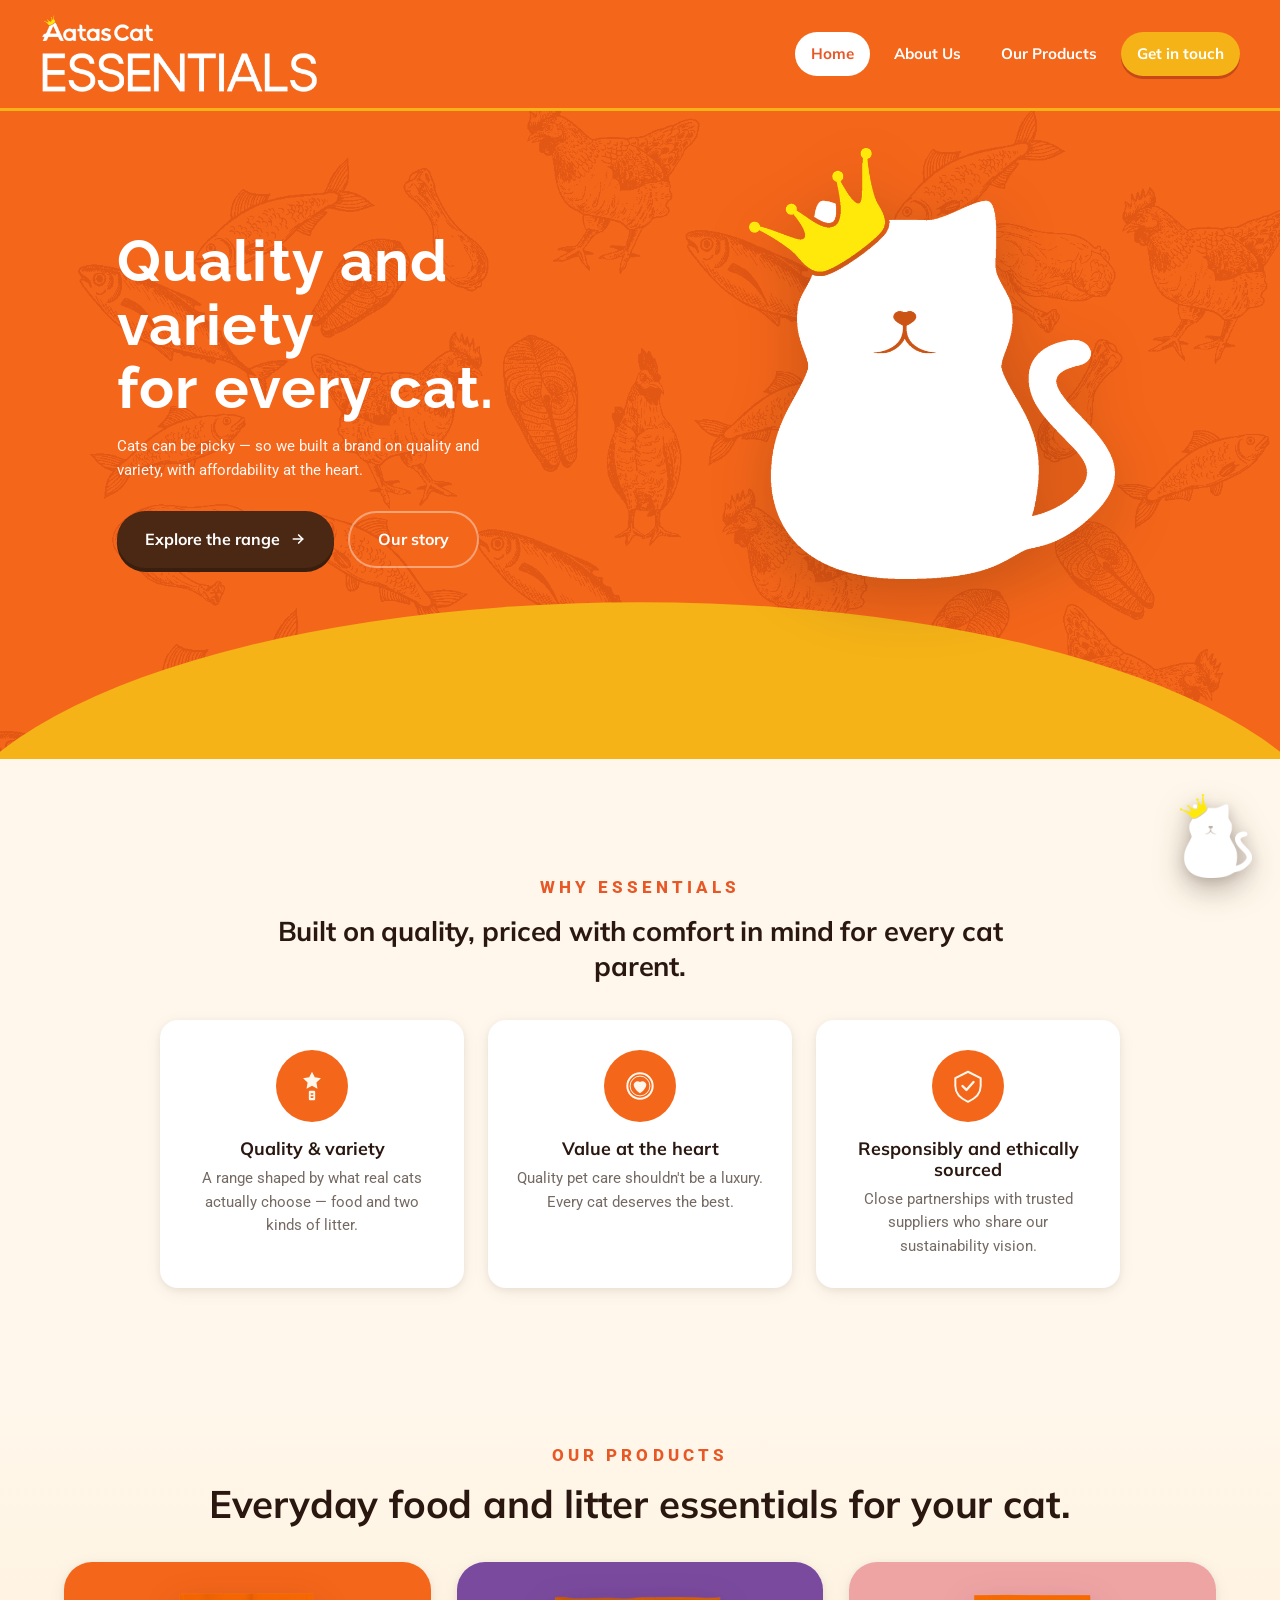
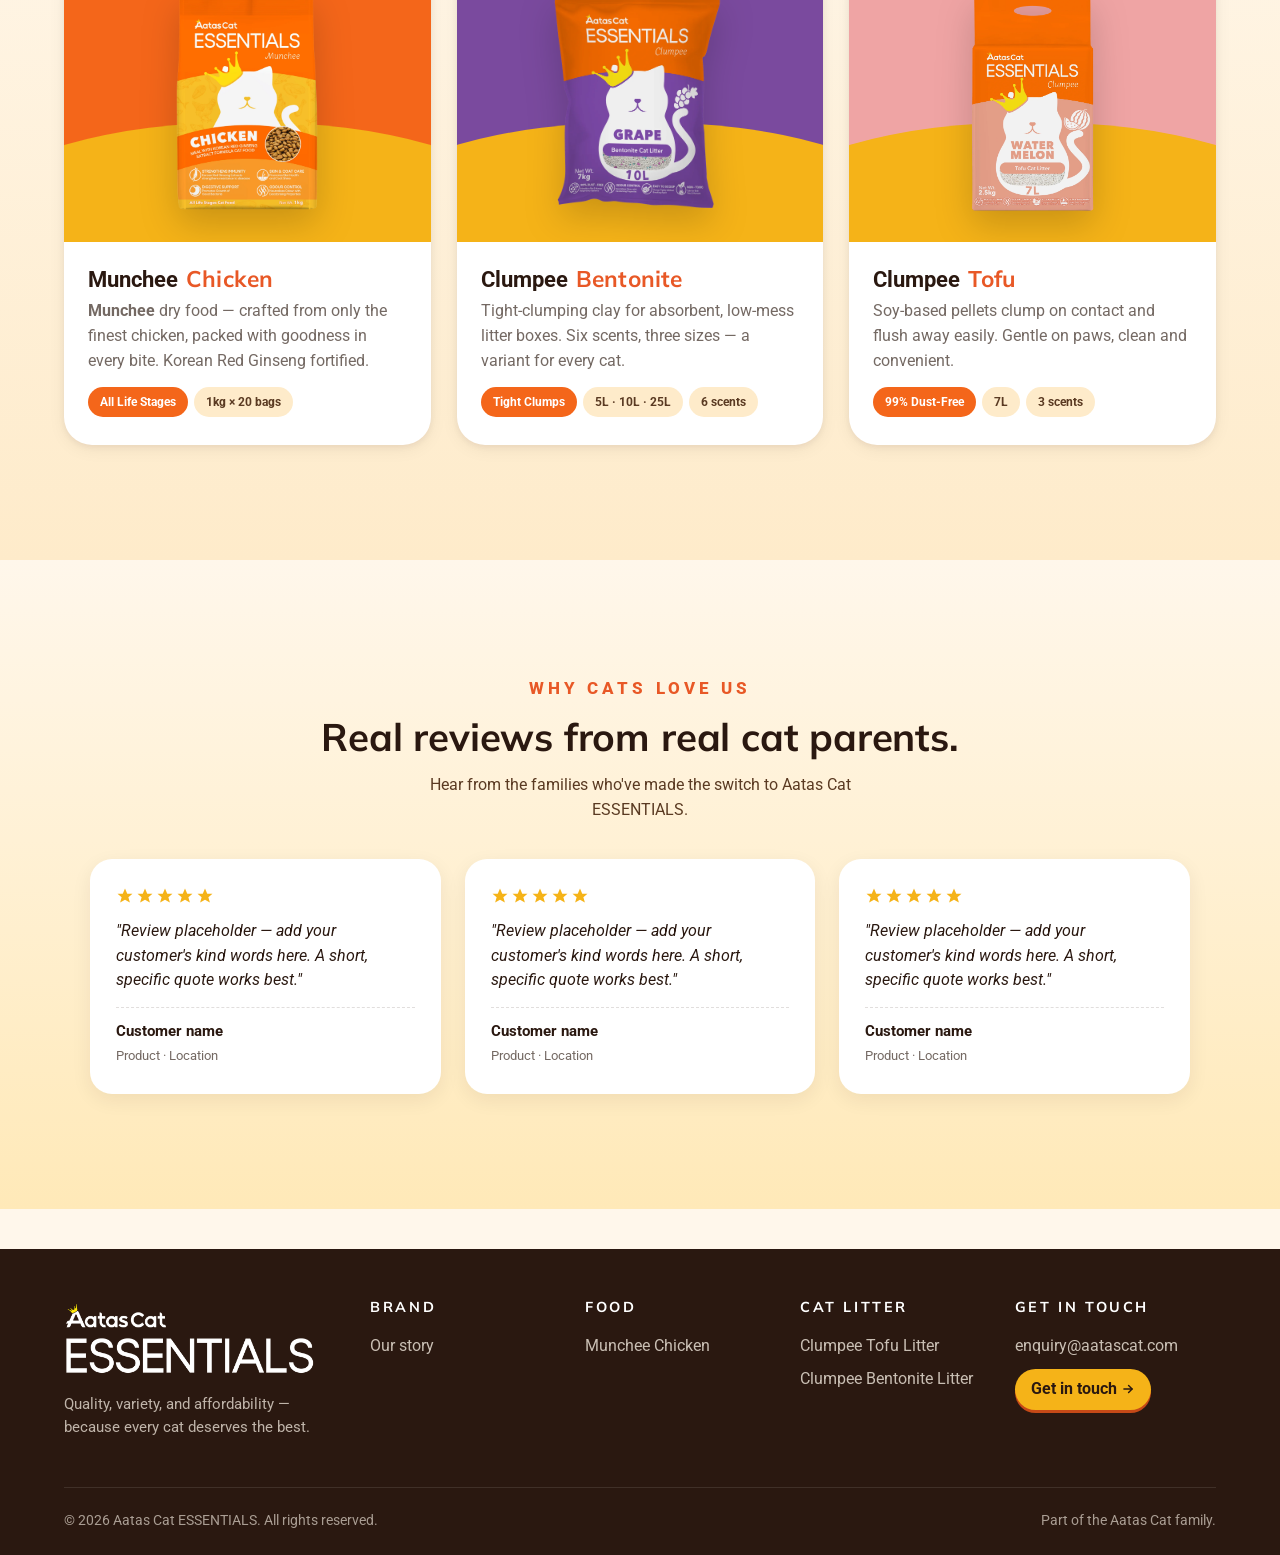
==== commit 58c9e953: "Update fonts, pattern, layout and footer order" ====
--- a/index.html
+++ b/index.html
@@ -59,11 +59,7 @@
 
   <div class="container hero-inner">
     <div class="hero-text">
-      <h1 class="hero-script">
-        <span class="hs-l1">Quality</span>
-        <span class="hs-l2">and variety</span>
-        <span class="hs-l3">for every cat.</span>
-      </h1>
+      <h1 class="hero-script">Quality and variety<br>for every cat.</h1>
       <p class="lead">
         Cats can be picky — so we built a brand on quality and variety, with affordability at the heart.
       </p>
@@ -93,20 +89,13 @@
     <div class="promise-grid">
       <div class="promise-card">
         <div class="promise-icon">
-          <!-- Food bowl with sparkles (quality & variety) -->
+          <!-- Star rosette — quality & variety -->
           <svg viewBox="0 0 48 48" aria-hidden="true">
             <g fill="#FFF7EB">
-              <!-- Sparkles -->
-              <path d="M12 10 l1.4 3 3 1.4 -3 1.4 -1.4 3 -1.4-3 -3-1.4 3-1.4z"/>
-              <path d="M36 9 l1 2.2 2.2 1 -2.2 1 -1 2.2 -1-2.2 -2.2-1 2.2-1z"/>
-              <circle cx="24" cy="10" r="1.6"/>
-              <!-- Kibble bits -->
-              <circle cx="19" cy="24" r="1.8"/>
-              <circle cx="24" cy="22" r="2"/>
-              <circle cx="29" cy="24" r="1.8"/>
-              <!-- Bowl -->
-              <path d="M7 28 Q7 38 24 40 Q41 38 41 28 Z"/>
-              <ellipse cx="24" cy="28" rx="17" ry="3" opacity="0.4"/>
+              <path d="M24 6l3.5 7.1 7.8 1.1-5.7 5.5 1.3 7.8L24 23.8l-6.9 3.7 1.3-7.8-5.7-5.5 7.8-1.1z"/>
+              <rect x="20" y="30" width="8" height="12" rx="1.5"/>
+              <rect x="22" y="33" width="4" height="2" rx="1" fill="var(--orange)"/>
+              <rect x="22" y="37" width="4" height="2" rx="1" fill="var(--orange)"/>
             </g>
           </svg>
         </div>
@@ -115,15 +104,14 @@
       </div>
       <div class="promise-card">
         <div class="promise-icon">
-          <!-- Heart with paw print inside (value at the heart) -->
+          <!-- Coin / dollar with heart — value at the heart -->
           <svg viewBox="0 0 48 48" aria-hidden="true">
-            <path fill="#FFF7EB" d="M24 40.5c-1-0.5-16-10-16-22a8 8 0 0 1 14.3-4.9A8 8 0 0 1 40 18.5c0 12-15 21.5-16 22z"/>
-            <g fill="#F4661A">
-              <ellipse cx="18" cy="17" rx="1.7" ry="2.2"/>
-              <ellipse cx="22.5" cy="14.5" rx="1.7" ry="2.2"/>
-              <ellipse cx="27" cy="14.5" rx="1.7" ry="2.2"/>
-              <ellipse cx="31" cy="17" rx="1.7" ry="2.2"/>
-              <path d="M24.5 18.5c-3.6 0-6 2.5-6 5.2 0 1.8 1.3 3 2.8 3 1.3 0 2-.6 3.2-.6s1.9.6 3.2.6c1.5 0 2.8-1.2 2.8-3 0-2.7-2.4-5.2-6-5.2z"/>
+            <g fill="#FFF7EB">
+              <!-- Coin circle -->
+              <circle cx="24" cy="24" r="16" fill="none" stroke="#FFF7EB" stroke-width="2.5"/>
+              <circle cx="24" cy="24" r="12.5" fill="none" stroke="#FFF7EB" stroke-width="1.2"/>
+              <!-- Heart -->
+              <path d="M24 33s-8-5-8-11a5 5 0 0 1 8-3 5 5 0 0 1 8 3c0 6-8 11-8 11z"/>
             </g>
           </svg>
         </div>
@@ -132,30 +120,17 @@
       </div>
       <div class="promise-card">
         <div class="promise-icon">
-          <!-- Sprout with sun (responsibly sourced) -->
+          <!-- Shield with tick — responsibly sourced -->
           <svg viewBox="0 0 48 48" aria-hidden="true">
             <g fill="#FFF7EB">
-              <!-- Sun -->
-              <circle cx="36" cy="12" r="3.2"/>
-              <g stroke="#FFF7EB" stroke-width="1.6" stroke-linecap="round">
-                <line x1="36" y1="5"  x2="36" y2="7.5"/>
-                <line x1="36" y1="16.5" x2="36" y2="19"/>
-                <line x1="29" y1="12" x2="31.5" y2="12"/>
-                <line x1="40.5" y1="12" x2="43" y2="12"/>
-                <line x1="31.2" y1="7.2" x2="32.8" y2="8.8"/>
-                <line x1="39.2" y1="15.2" x2="40.8" y2="16.8"/>
-              </g>
-              <!-- Leaves -->
-              <path d="M24 26 C20 22 13 22 13 22 C13 22 13 29 17 31 C21 33 24 30 24 26z"/>
-              <path d="M24 26 C28 22 35 22 35 22 C35 22 35 29 31 31 C27 33 24 30 24 26z"/>
-              <!-- Stem -->
-              <rect x="23" y="26" width="2" height="12" rx="1"/>
-              <!-- Ground -->
-              <path d="M10 38 Q24 36 38 38 L36 42 L12 42 Z"/>
+              <!-- Shield -->
+              <path d="M24 6L8 14v10c0 10 7 16 16 20 9-4 16-10 16-20V14z" fill="none" stroke="#FFF7EB" stroke-width="2.5" stroke-linejoin="round"/>
+              <!-- Checkmark -->
+              <path d="M17 24l5 5 9-10" fill="none" stroke="#FFF7EB" stroke-width="3" stroke-linecap="round" stroke-linejoin="round"/>
             </g>
           </svg>
         </div>
-        <h3>Responsibly sourced</h3>
+        <h3>Responsibly and ethically sourced</h3>
         <p>Close partnerships with trusted suppliers who share our sustainability vision.</p>
       </div>
     </div>
@@ -173,7 +148,7 @@
     <div class="category-grid category-grid-3">
       <a class="cat-card" href="products.html#munchee">
         <div class="cat-card-media">
-          <img src="assets/products/munchee-1kg-angle-right.webp" alt="Aatas Cat ESSENTIALS Munchee Chicken dry food 1kg pack">
+          <img src="assets/products/munchee-1kg-front.webp" alt="Aatas Cat ESSENTIALS Munchee Chicken dry food 1kg pack">
         </div>
         <div class="cat-card-body">
           <h3><span class="munchee-wordmark">Munchee</span> <span class="product-accent">Chicken</span></h3>
@@ -291,6 +266,10 @@
         <p>Quality, variety, and affordability — because every cat deserves the best.</p>
       </div>
       <div>
+        <h4>Brand</h4>
+        <a href="about.html">Our story</a>
+      </div>
+      <div>
         <h4>Food</h4>
         <a href="products.html#munchee">Munchee Chicken</a>
       </div>
@@ -298,10 +277,6 @@
         <h4>Cat Litter</h4>
         <a href="products.html#tofu">Clumpee Tofu Litter</a>
         <a href="products.html#bentonite">Clumpee Bentonite Litter</a>
-      </div>
-      <div>
-        <h4>Brand</h4>
-        <a href="about.html">Our story</a>
       </div>
       <div>
         <h4>Get in touch</h4>
--- a/css/styles.css
+++ b/css/styles.css
@@ -1,3 +1,5 @@
+@import url('https://fonts.googleapis.com/css2?family=Roboto:wght@300;400;500;700&family=Mulish:wght@400;600;700;800&family=Nunito+Sans:wght@400;600;700;800;900&family=Fredoka:wght@500;600;700&family=Caveat:wght@500;700&family=Raleway:wght@400;600;700;800&display=swap');
+
 /* =========================================================
    Aatas Cat ESSENTIALS — shared stylesheet
    Brand: Quality, variety, and affordability.
@@ -163,11 +165,12 @@
   margin-top: 2px;
 }
 /* Munchee wordmark uses its own display face */
-.munchee-wordmark { font-family: var(--f-munchee); font-weight: 700; }
+.munchee-wordmark { font-family: var(--f-body); font-weight: 700; }
 
 .nav-links { display: flex; gap: 8px; align-items: center; }
 .nav-links a {
   padding: 10px 16px; border-radius: 999px;
+  font-family: var(--f-display);
   font-weight: 700; font-size: 0.95rem;
   transition: background 0.2s ease, transform 0.2s ease;
   color: var(--white);
@@ -202,6 +205,7 @@
   display: inline-flex; align-items: center; gap: 10px;
   padding: 14px 28px;
   border-radius: 999px;
+  font-family: var(--f-display);
   font-weight: 700; font-size: 1rem;
   transition: transform 0.15s ease, box-shadow 0.15s ease, background 0.15s ease;
 }
@@ -224,41 +228,26 @@
 /* ---- Hero ---- */
 .hero {
   position: relative;
-  background: linear-gradient(180deg, var(--orange) 0%, var(--orange-deep) 100%);
+  background-color: var(--orange);
+  background-image: url('../assets/brand/munchee-pattern.png');
+  background-size: 1452px auto;
+  background-repeat: repeat;
+  background-position: 0 0;
+  background-blend-mode: multiply;
   color: var(--white);
   overflow: hidden;
-  padding: clamp(24px, 3.5vw, 48px) 0 clamp(120px, 15vw, 200px);
+  padding: clamp(48px, 5vw, 80px) 0 clamp(90px, 11vw, 150px);
 }
 .hero::after {
   content: "";
   position: absolute; left: -5%; right: -5%; bottom: 0;
-  height: 30%;
+  height: 44%;
   background: var(--yellow);
   border-radius: 50% 50% 0 0 / 90% 90% 0 0;
-  transform: translateY(35%);
-}
-.hero-yellow-silhouettes {
-  position: absolute; left: 0; right: 0; bottom: 0;
-  height: 22%;
-  z-index: 2;
-  pointer-events: none;
-  overflow: hidden;
-}
-.hero-yellow-silhouettes svg {
-  position: absolute;
-  fill: #E8A60F;
-  opacity: 0.55;
-}
-.silh-chicken-1 { bottom: 8%; left: 4%; width: 64px; height: 54px; transform: rotate(-4deg); }
-.silh-fish-1    { bottom: 28%; left: 18%; width: 78px; height: 36px; transform: rotate(6deg); }
-.silh-drumstick-1 { bottom: 10%; left: 34%; width: 52px; height: 52px; transform: rotate(-14deg); }
-.silh-chicken-2 { bottom: 22%; left: 48%; width: 60px; height: 50px; transform: rotate(4deg); }
-.silh-fish-2    { bottom: 6%; left: 60%; width: 72px; height: 34px; transform: rotate(-8deg); }
-.silh-drumstick-2 { bottom: 26%; left: 74%; width: 48px; height: 48px; transform: rotate(12deg); }
-.silh-chicken-3 { bottom: 10%; right: 5%; width: 66px; height: 56px; transform: rotate(-2deg); }
-@media (max-width: 720px) {
-  .silh-fish-2, .silh-drumstick-1, .silh-chicken-2 { display: none; }
-}
+  transform: translateY(45%);
+}
+/* Legacy SVG silhouettes hidden — replaced by pattern image */
+.hero-yellow-silhouettes { display: none; }
 .hero-inner {
   position: relative; z-index: 2;
   display: grid; grid-template-columns: 1.1fr 1fr;
@@ -276,31 +265,17 @@
   font-size: 0.95em; margin-top: 6px; word-spacing: normal;
 }
 
-/* Hero headline — matches ESSENTIALS wordmark styling */
+/* Hero headline — Montserrat clean sans-serif */
 .hero-script {
   display: block;
   color: var(--white);
-  font-family: var(--f-display);
-  font-weight: 300;
-  letter-spacing: 0.08em;
-  text-transform: uppercase;
-  line-height: 1.1;
+  font-family: 'Raleway', sans-serif;
+  font-weight: 700;
+  letter-spacing: 0.02em;
+  text-transform: none;
+  line-height: 1.2;
   margin: 0;
-}
-.hero-script .hs-l1,
-.hero-script .hs-l2,
-.hero-script .hs-l3 {
-  display: block;
-}
-.hero-script .hs-l1 {
-  font-size: clamp(1.9rem, 4.4vw, 3.2rem);
-}
-.hero-script .hs-l2 {
-  font-size: clamp(1.9rem, 4.4vw, 3.2rem);
-}
-.hero-script .hs-l3 {
-  font-size: clamp(1.9rem, 4.4vw, 3.2rem);
-  margin-top: 4px;
+  font-size: clamp(1.6rem, 3.6vw, 2.6rem);
 }
 
 .hero-text .lead {
@@ -313,9 +288,10 @@
 .hero-cat {
   position: relative;
   justify-self: center;
-  width: 100%; max-width: 460px;
+  width: 90%; max-width: 414px;
   padding: clamp(20px, 3vw, 40px) clamp(10px, 2vw, 24px);
   filter: drop-shadow(0 18px 30px rgba(0,0,0,0.18));
+  margin-top: -15%;
 }
 .hero-cat svg,
 .hero-cat img {
@@ -472,7 +448,7 @@
 .promise-icon {
   width: 72px; height: 72px; margin: 0 auto 16px;
   border-radius: 50%;
-  background: linear-gradient(135deg, var(--orange), var(--yellow));
+  background: var(--orange);
   display: grid; place-items: center;
   color: var(--white);
 }
@@ -684,10 +660,15 @@
   font-size: 1.35rem;
   display: flex; align-items: baseline; gap: 8px; flex-wrap: wrap;
 }
+.cat-card-body h3 .munchee-wordmark {
+  font-family: var(--f-body);
+  font-weight: 700;
+}
 .cat-card-body h3 .product-accent {
-  font-family: var(--f-accent);
+  font-family: var(--f-display);
   color: var(--orange-deep);
-  font-weight: 500; font-size: 1.2em;
+  font-weight: 700; font-size: 1.05em;
+  letter-spacing: 0.01em;
 }
 .cat-card-body p { color: var(--mute); margin: 6px 0 14px; }
 .cat-card-meta {
@@ -1096,4 +1077,3 @@
    and the closest Google Fonts matches as public fallbacks; where the
    licensed faces are installed locally on a device, they take priority
    thanks to the font stack defined in :root. */
-@import url('https://fonts.googleapis.com/css2?family=Roboto:wght@300;400;500;700&family=Mulish:wght@400;600;700;800&family=Nunito+Sans:wght@400;600;700;800;900&family=Fredoka:wght@500;600;700&family=Caveat:wght@500;700&family=Chewy&family=Baloo+2:wght@600;700;800&display=swap');
